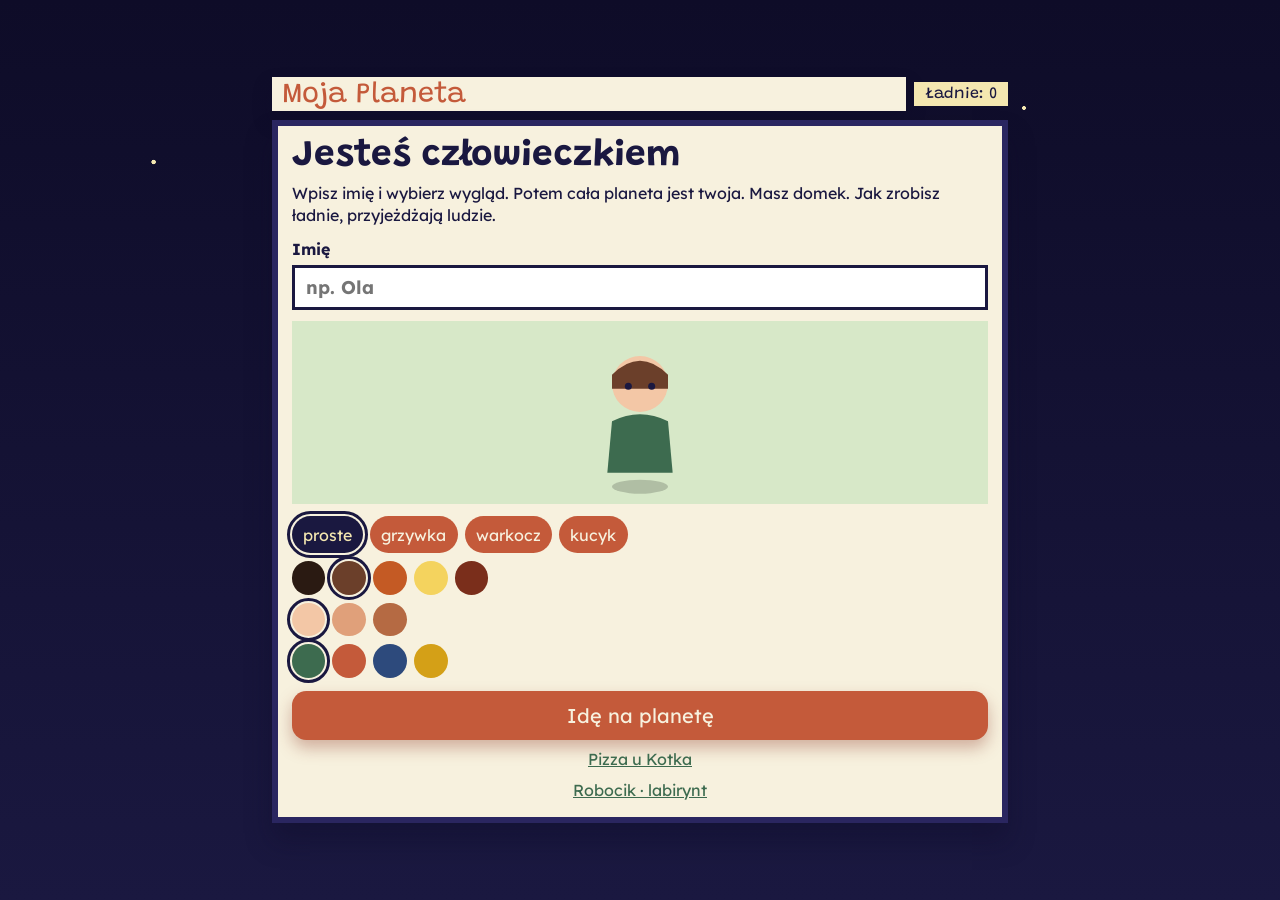
==== index.html @ dd0c43d5 "Make the planet a walkable village, not an Animal Crossing copy. The camera follows you across a gra" ====
<!DOCTYPE html>
<html lang="pl">
  <head>
    <meta charset="utf-8" />
    <meta
      name="viewport"
      content="width=device-width, initial-scale=1, viewport-fit=cover"
    />
    <title>Moja Planeta · p2</title>
    <meta
      name="description"
      content="Jesteś człowieczkiem. Masz swoją planetę i domek. Jak zrobisz ładnie, przyjeżdżają goście."
    />
    <meta name="theme-color" content="#1a1840" />
    <link rel="icon" href="favicon.svg" type="image/svg+xml" />
    <link rel="preconnect" href="https://fonts.googleapis.com" />
    <link rel="preconnect" href="https://fonts.gstatic.com" crossorigin />
    <link
      href="https://fonts.googleapis.com/css2?family=Grandstander:wght@600;800&family=Lexend:wght@400;700&display=swap"
      rel="stylesheet"
    />
    <link rel="stylesheet" href="styles.css?v=p2" />
  </head>
  <body>
    <div class="space" id="space">
      <main class="globe">
        <header class="beam">
          <div id="sign" class="sign">Moja Planeta</div>
          <p id="nice" class="nice">Ładnie: 0</p>
        </header>
        <section id="stage" class="stage" aria-live="polite"></section>
        <p id="toast" class="toast" hidden></p>
        <aside id="talk" class="talk" hidden>
          <strong id="talk-name"></strong>
          <span id="talk-line"></span>
        </aside>
        <section id="dock" class="dock" hidden></section>
        <section id="deck" class="deck" hidden>
          <div
            id="stick"
            class="stick"
            role="application"
            aria-label="Chodzenie. Na komputerze strzałki albo WASD."
          >
            <span id="stick-knob" class="knob"></span>
          </div>
          <button id="act-btn" type="button">Wejdź</button>
        </section>
      </main>
    </div>
    <script src="data.js?v=p2"></script>
    <script src="world.js?v=p2"></script>
  </body>
</html>
---- styles.css ----
:root {
  --space: #1a1840;
  --space-deep: #0e0c28;
  --moss: #4f8a4a;
  --lichen: #8fbf6a;
  --clay: #c45a3a;
  --roof: #8a3324;
  --path: #c4a574;
  --star: #f4e7b0;
  --ink: #1a1840;
  --paper: #f7f1de;
  --focus: #f4d35e;
}

* {
  box-sizing: border-box;
}

html,
body {
  min-height: 100%;
  margin: 0;
}

body {
  min-height: 100dvh;
  font-family: Lexend, "Avenir Next", sans-serif;
  color: var(--ink);
  background: var(--space);
}

::selection {
  background: var(--star);
  color: var(--ink);
}

:focus-visible {
  outline: 3px solid var(--focus);
  outline-offset: 3px;
}

::-webkit-scrollbar {
  height: 8px;
  width: 8px;
}

::-webkit-scrollbar-thumb {
  background: var(--clay);
}

.space {
  min-height: 100dvh;
  display: grid;
  place-items: center;
  padding: max(0.6rem, env(safe-area-inset-top)) 0.6rem
    max(0.6rem, env(safe-area-inset-bottom));
  background:
    radial-gradient(circle at 12% 18%, var(--star) 0 0.12rem, transparent 0.16rem),
    radial-gradient(circle at 80% 12%, var(--star) 0 0.1rem, transparent 0.14rem),
    radial-gradient(circle at 70% 30%, #3a3470 0 5rem, transparent 5.2rem),
    linear-gradient(var(--space-deep), var(--space));
}

.globe {
  position: relative;
  width: min(46rem, 100%);
  display: grid;
  gap: 0.55rem;
}

.beam {
  display: grid;
  grid-template-columns: minmax(0, 1fr) auto;
  align-items: center;
  gap: 0.5rem;
}

.sign,
.nice,
.sheet h1,
.go,
.guest b {
  font-family: Grandstander, "Trebuchet MS", sans-serif;
}

.sign {
  min-width: 0;
  margin: 0;
  padding: 0.3rem 0.65rem 0.15rem;
  background: var(--paper);
  color: var(--clay);
  font-size: clamp(1.05rem, 4.6vw, 1.8rem);
  line-height: 0.95;
  box-shadow: 0 10px 18px rgba(14, 12, 40, 0.35);
}

.nice {
  margin: 0;
  padding: 0.25rem 0.65rem;
  background: var(--star);
  font-size: 1rem;
}

.stage {
  min-height: 26rem;
}

.sheet {
  padding: 0.85rem 0.85rem 1rem;
  background: var(--paper);
  border: 6px solid #2a2660;
  box-shadow: 0 18px 24px rgba(14, 12, 40, 0.35);
}

.sheet h1 {
  margin: 0 0 0.45rem;
  font-size: clamp(1.55rem, 7vw, 2.3rem);
  line-height: 0.95;
}

.lead,
.side,
.name-box {
  margin: 0;
  line-height: 1.4;
}

.name-box {
  display: grid;
  gap: 0.3rem;
  margin: 0.7rem 0 0.4rem;
  font-weight: 700;
}

.name-box input {
  min-height: 2.8rem;
  padding: 0.4rem 0.7rem;
  border: 3px solid var(--ink);
  background: #fff;
  color: var(--ink);
  font: inherit;
  font-size: 1.15rem;
}

.mirror {
  display: grid;
  place-items: center;
  margin: 0.7rem 0 0.8rem;
  padding: 0.45rem;
  background: #d7e8c8;
}

.picks {
  display: grid;
  gap: 0.5rem;
}

.pick-row,
.swatches,
.dock {
  display: flex;
  flex-wrap: wrap;
  gap: 0.45rem;
}

.chip,
.swatch,
.go,
.dish,
#act-btn {
  font: inherit;
  border: 0;
  cursor: pointer;
}

.chip,
.go {
  background: var(--clay);
  color: var(--paper);
}

.chip {
  min-height: 2.3rem;
  padding: 0.25rem 0.7rem;
  border-radius: 999px;
}

.chip.is-on,
.swatch.is-on,
.dish.is-on {
  outline: 3px solid var(--ink);
  outline-offset: 2px;
  background: var(--ink);
  color: var(--star);
}

.swatch {
  width: 2.1rem;
  height: 2.1rem;
  border-radius: 999px;
}

.go {
  width: 100%;
  min-height: 3.1rem;
  margin-top: 0.8rem;
  border-radius: 0.9rem;
  font-size: 1.25rem;
  box-shadow: 0 8px 16px rgba(138, 51, 36, 0.35);
}

.go:hover,
.chip:hover {
  background: var(--roof);
}

.side {
  display: block;
  margin-top: 0.5rem;
  text-align: center;
  color: #3d6b4f;
}

.arena,
.room {
  height: 100%;
}

.room {
  position: relative;
  height: min(52vh, 23rem);
  overflow: hidden;
  border: 5px solid #2a2660;
}

.land {
  position: relative;
  width: 100%;
  height: 100%;
  transform-origin: 0 0;
  will-change: transform;
}

.room.is-planet .land {
  background:
    radial-gradient(circle at 18% 22%, #9ccc72 0 4rem, transparent 4.2rem),
    radial-gradient(circle at 72% 80%, #7fb85a 0 5rem, transparent 5.2rem),
    repeating-linear-gradient(90deg, #5fa15a 0 28px, #6aad62 28px 56px),
    var(--moss);
}

.path {
  position: absolute;
  left: 18%;
  top: 46%;
  width: 62%;
  height: 7%;
  background: var(--path);
  box-shadow: 0 18px 0 rgba(107, 63, 42, 0.15);
}

.pond {
  position: absolute;
  left: 980px;
  top: 760px;
  width: 220px;
  height: 130px;
  background: #4c8fbf;
  border-radius: 50%;
  box-shadow: inset 0 10px 0 #7ec4d8;
}

.wild {
  position: absolute;
  transform: translate(-50%, -70%);
  z-index: 1;
  pointer-events: none;
}

.wild svg {
  width: 3.2rem;
  height: 3.2rem;
}

.room.is-planet {
  background: #6aa8d8;
}

.room.is-home {
  background:
    linear-gradient(#8a3324 0 16%, #e8d2a8 16%);
}

.house,
.door,
.plot,
.you,
.guest {
  position: absolute;
  transform: translate(-50%, -50%);
}

.house,
.door {
  display: grid;
  justify-items: center;
  z-index: 2;
  font-size: 0.75rem;
  font-weight: 700;
}

.house.is-near,
.door.is-near,
.plot.is-near {
  outline: 4px solid var(--clay);
  outline-offset: 3px;
}

.plot {
  width: 3.4rem;
  height: 3.4rem;
  display: grid;
  place-items: center;
  z-index: 1;
}

.plot svg {
  width: 2.4rem;
  height: 2.4rem;
}

.hole {
  width: 2rem;
  height: 1.3rem;
  background: #b08958;
  border-radius: 50%;
  box-shadow: inset 0 2px 0 rgba(42, 26, 18, 0.15);
}

.plot.is-full .hole {
  display: none;
}

.you {
  z-index: 4;
  pointer-events: none;
}

.guest {
  z-index: 3;
  display: grid;
  justify-items: center;
  font-size: 0.7rem;
}

.door {
  padding: 0.35rem 0.6rem;
  background: var(--ink);
  color: var(--star);
}

.space.is-play {
  align-items: stretch;
  padding: max(0.4rem, env(safe-area-inset-top)) 0.45rem
    max(0.35rem, env(safe-area-inset-bottom));
}

.space.is-play .globe {
  width: 100%;
  height: calc(100dvh - 0.8rem);
  grid-template-rows: auto 1fr auto auto;
}

.space.is-play .stage {
  min-height: 0;
}

.space.is-play .room {
  height: 100%;
}

.dock {
  flex-wrap: nowrap;
  overflow-x: auto;
  padding: 0.1rem 0;
}

.dock[hidden],
.deck[hidden] {
  display: none;
}

.dish {
  flex: 0 0 4.6rem;
  display: grid;
  justify-items: center;
  gap: 0.1rem;
  min-height: 4.2rem;
  padding: 0.25rem;
  background: var(--paper);
  color: var(--ink);
  font-size: 0.72rem;
}

.dish svg {
  width: 1.8rem;
  height: 1.8rem;
}

.deck {
  display: grid;
  grid-template-columns: 1fr 1fr;
  gap: 0.7rem;
  align-items: center;
}

.stick {
  position: relative;
  width: min(8.4rem, 36vw);
  height: min(8.4rem, 36vw);
  margin: 0 auto;
  border-radius: 50%;
  background: #2a2660;
  touch-action: none;
  box-shadow: 0 10px 16px rgba(14, 12, 40, 0.35);
}

.knob {
  position: absolute;
  top: 50%;
  left: 50%;
  width: 38%;
  height: 38%;
  border-radius: 50%;
  background: var(--path);
  transform: translate(-50%, -50%);
  box-shadow: 0 6px 10px rgba(14, 12, 40, 0.28);
  pointer-events: none;
}

#act-btn {
  width: min(8rem, 34vw);
  height: min(8rem, 34vw);
  margin: 0 auto;
  border-radius: 50%;
  background: var(--clay);
  color: var(--paper);
  font-family: Grandstander, "Trebuchet MS", sans-serif;
  font-size: 1rem;
  touch-action: none;
  box-shadow: 0 10px 16px rgba(138, 51, 36, 0.35);
}

#act-btn:active {
  transform: translateY(4px);
}

.toast {
  position: absolute;
  left: 50%;
  top: 4.6rem;
  z-index: 5;
  margin: 0;
  padding: 0.45rem 0.8rem;
  transform: translateX(-50%);
  background: var(--ink);
  color: var(--star);
  font-weight: 700;
}

.talk {
  position: absolute;
  left: 0.6rem;
  right: 0.6rem;
  bottom: 11.5rem;
  z-index: 6;
  display: grid;
  gap: 0.2rem;
  padding: 0.7rem 0.85rem 0.8rem;
  background: var(--paper);
  border: 4px solid var(--ink);
  box-shadow: 0 12px 20px rgba(14, 12, 40, 0.28);
}

.talk[hidden] {
  display: none;
}

.talk strong {
  font-family: Grandstander, "Trebuchet MS", sans-serif;
  font-size: 1.15rem;
}

.go:focus-visible,
.chip:focus-visible,
.swatch:focus-visible,
.dish:focus-visible,
#act-btn:focus-visible,
.stick:focus-visible,
.name-box input:focus-visible {
  outline: 3px solid var(--focus);
  outline-offset: 3px;
}

@media (max-width: 640px) {
  .stage {
    min-height: 0;
  }

  .sheet {
    padding: 0.7rem 0.65rem 0.8rem;
  }
}
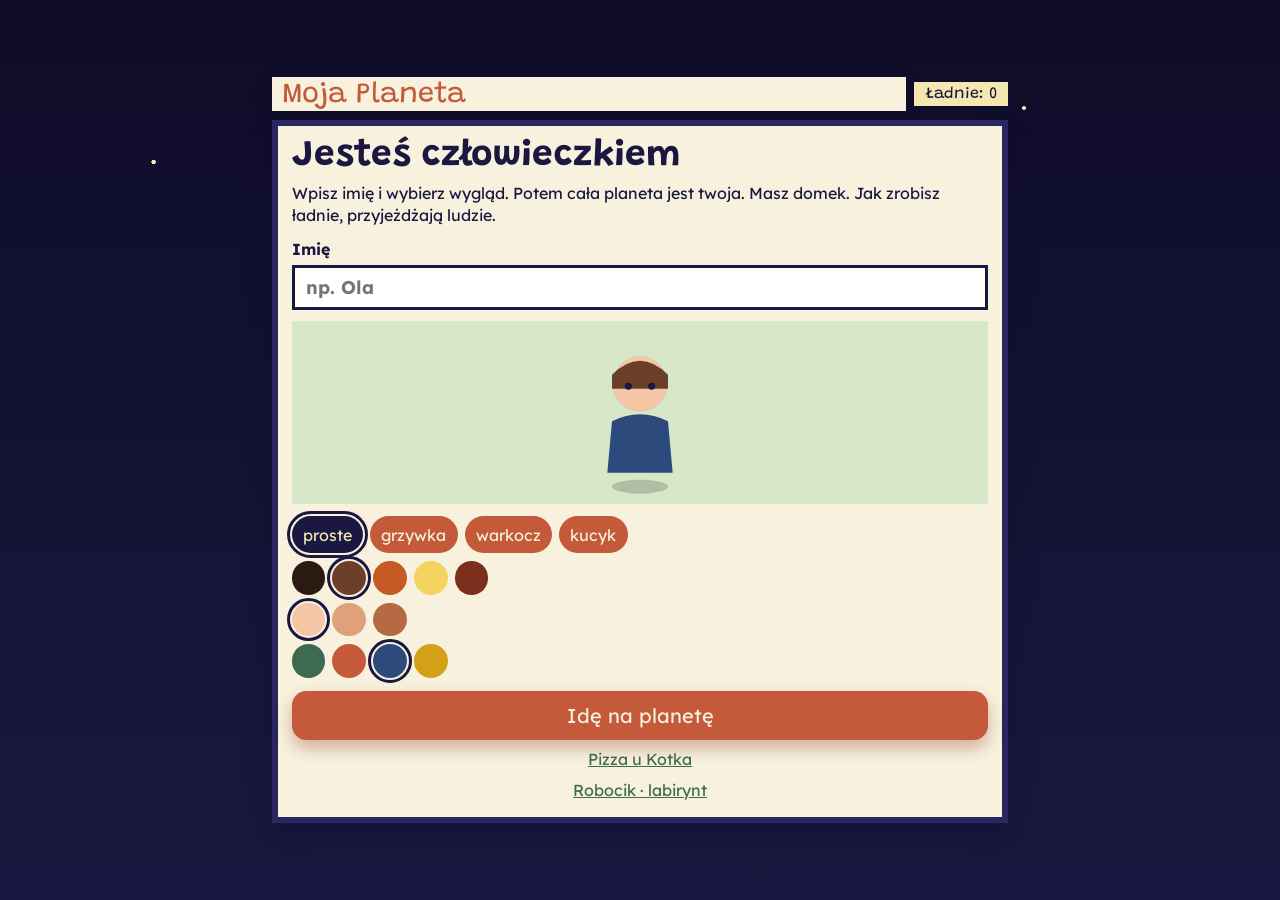
==== commit 9b12145e: "Keep the walker visible on the grass and lock the camera." ====
--- a/index.html
+++ b/index.html
@@ -6,7 +6,7 @@
       name="viewport"
       content="width=device-width, initial-scale=1, viewport-fit=cover"
     />
-    <title>Moja Planeta · p2</title>
+    <title>Moja Planeta · p3</title>
     <meta
       name="description"
       content="Jesteś człowieczkiem. Masz swoją planetę i domek. Jak zrobisz ładnie, przyjeżdżają goście."
@@ -19,7 +19,7 @@
       href="https://fonts.googleapis.com/css2?family=Grandstander:wght@600;800&family=Lexend:wght@400;700&display=swap"
       rel="stylesheet"
     />
-    <link rel="stylesheet" href="styles.css?v=p2" />
+    <link rel="stylesheet" href="styles.css?v=p3" />
   </head>
   <body>
     <div class="space" id="space">
@@ -48,7 +48,7 @@
         </section>
       </main>
     </div>
-    <script src="data.js?v=p2"></script>
-    <script src="world.js?v=p2"></script>
+    <script src="data.js?v=p3"></script>
+    <script src="world.js?v=p3"></script>
   </body>
 </html>
--- a/styles.css
+++ b/styles.css
@@ -346,6 +346,18 @@
   pointer-events: none;
 }
 
+.you::before {
+  content: "";
+  position: absolute;
+  left: 50%;
+  bottom: 0.1rem;
+  width: 2.4rem;
+  height: 0.7rem;
+  background: rgba(26, 24, 64, 0.28);
+  border-radius: 50%;
+  transform: translateX(-50%);
+}
+
 .guest {
   z-index: 3;
   display: grid;
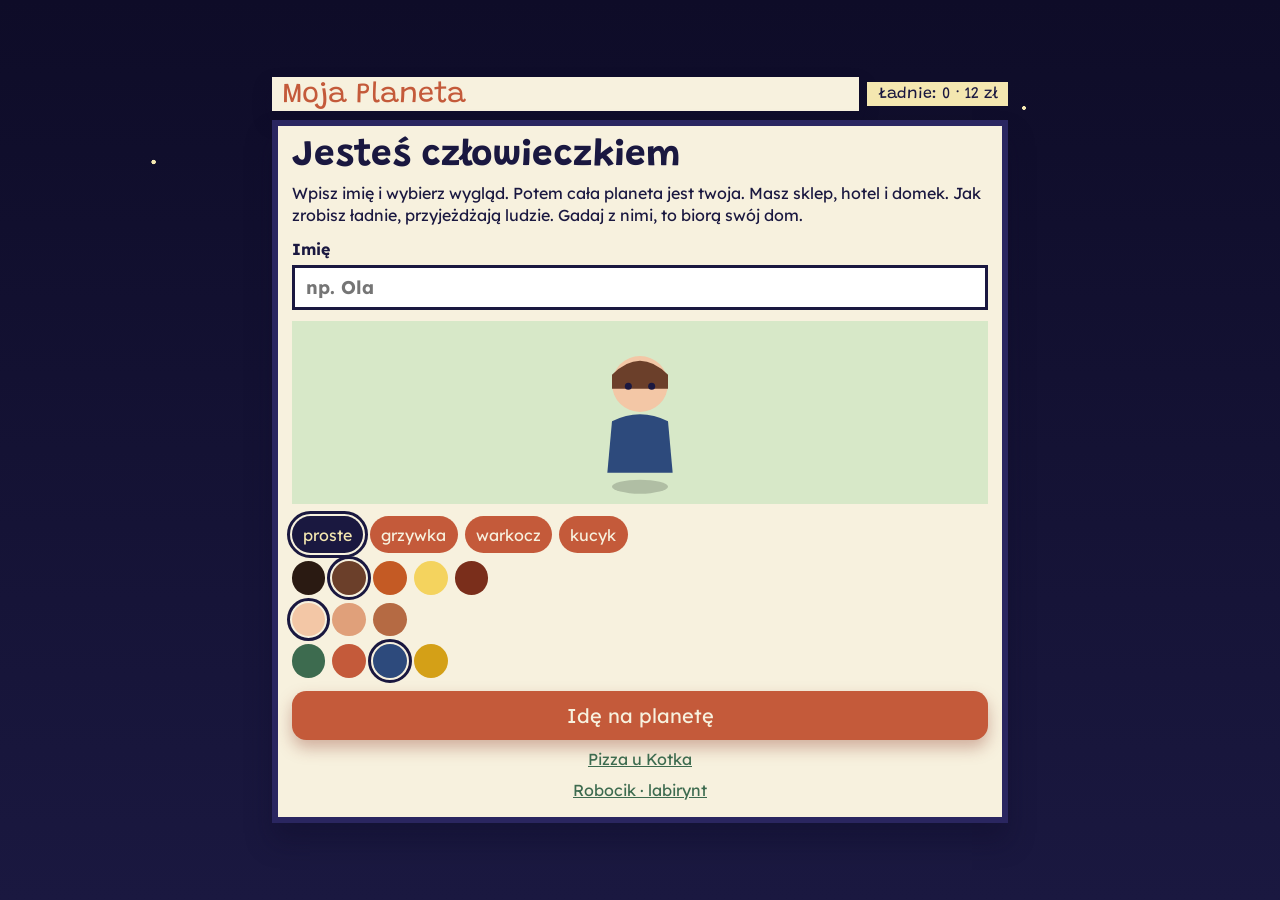
==== commit f4728a83: "Add a shop, hotel, and guest houses you can talk to. Visitors wait at the hotel, then move into a ho" ====
--- a/index.html
+++ b/index.html
@@ -6,10 +6,10 @@
       name="viewport"
       content="width=device-width, initial-scale=1, viewport-fit=cover"
     />
-    <title>Moja Planeta · p3</title>
+    <title>Moja Planeta · p4</title>
     <meta
       name="description"
-      content="Jesteś człowieczkiem. Masz swoją planetę i domek. Jak zrobisz ładnie, przyjeżdżają goście."
+      content="Jesteś człowieczkiem. Masz sklep, hotel i planetę. Goście przyjeżdżają, gadają i biorą swój dom."
     />
     <meta name="theme-color" content="#1a1840" />
     <link rel="icon" href="favicon.svg" type="image/svg+xml" />
@@ -19,7 +19,7 @@
       href="https://fonts.googleapis.com/css2?family=Grandstander:wght@600;800&family=Lexend:wght@400;700&display=swap"
       rel="stylesheet"
     />
-    <link rel="stylesheet" href="styles.css?v=p3" />
+    <link rel="stylesheet" href="styles.css?v=p4" />
   </head>
   <body>
     <div class="space" id="space">
@@ -33,6 +33,12 @@
         <aside id="talk" class="talk" hidden>
           <strong id="talk-name"></strong>
           <span id="talk-line"></span>
+        </aside>
+        <aside id="shop" class="shop-sheet" hidden>
+          <strong>Sklep</strong>
+          <p id="shop-cash">Masz 12 zł</p>
+          <div id="shop-list" class="wares"></div>
+          <button type="button" class="go" data-act="leave-shop">Wychodzę</button>
         </aside>
         <section id="dock" class="dock" hidden></section>
         <section id="deck" class="deck" hidden>
@@ -48,7 +54,7 @@
         </section>
       </main>
     </div>
-    <script src="data.js?v=p3"></script>
-    <script src="world.js?v=p3"></script>
+    <script src="data.js?v=p4"></script>
+    <script src="world.js?v=p4"></script>
   </body>
 </html>
--- a/styles.css
+++ b/styles.css
@@ -295,13 +295,15 @@
 .door,
 .plot,
 .you,
-.guest {
+.guest,
+.town {
   position: absolute;
   transform: translate(-50%, -50%);
 }
 
 .house,
-.door {
+.door,
+.town {
   display: grid;
   justify-items: center;
   z-index: 2;
@@ -311,9 +313,17 @@
 
 .house.is-near,
 .door.is-near,
-.plot.is-near {
+.plot.is-near,
+.town.is-near {
   outline: 4px solid var(--clay);
   outline-offset: 3px;
+}
+
+.shop-house span,
+.hotel span,
+.guest-home span {
+  padding: 0.05rem 0.35rem;
+  background: var(--paper);
 }
 
 .plot {
@@ -417,6 +427,95 @@
 .dish svg {
   width: 1.8rem;
   height: 1.8rem;
+}
+
+.dish.is-empty {
+  opacity: 0.45;
+}
+
+.shop-sheet {
+  position: absolute;
+  left: 0.6rem;
+  right: 0.6rem;
+  top: 4.4rem;
+  bottom: 11.2rem;
+  z-index: 7;
+  display: grid;
+  grid-template-rows: auto auto 1fr auto;
+  gap: 0.35rem;
+  padding: 0.7rem 0.75rem 0.75rem;
+  overflow: hidden;
+  background: var(--paper);
+  border: 4px solid var(--ink);
+  box-shadow: 0 12px 20px rgba(14, 12, 40, 0.28);
+}
+
+.shop-sheet[hidden] {
+  display: none;
+}
+
+.shop-sheet strong {
+  font-family: Grandstander, "Trebuchet MS", sans-serif;
+  font-size: 1.35rem;
+}
+
+.shop-sheet p {
+  margin: 0;
+  font-weight: 700;
+}
+
+.shop-sheet .go {
+  margin-top: 0.2rem;
+}
+
+.wares {
+  display: grid;
+  gap: 0.4rem;
+  overflow: auto;
+}
+
+.ware {
+  display: grid;
+  grid-template-columns: 2rem 1fr auto;
+  grid-template-rows: auto auto;
+  align-items: center;
+  column-gap: 0.45rem;
+  min-height: 3.1rem;
+  padding: 0.35rem 0.5rem;
+  border: 0;
+  background: #d7e8c8;
+  color: var(--ink);
+  font: inherit;
+  text-align: left;
+  cursor: pointer;
+}
+
+.ware svg {
+  grid-row: 1 / span 2;
+  width: 1.8rem;
+  height: 1.8rem;
+}
+
+.ware span {
+  font-weight: 700;
+}
+
+.ware b {
+  grid-column: 3;
+  grid-row: 1;
+  font-family: Grandstander, "Trebuchet MS", sans-serif;
+}
+
+.ware em {
+  grid-column: 2 / span 2;
+  grid-row: 2;
+  font-style: normal;
+  font-size: 0.78rem;
+  color: #3d6b4f;
+}
+
+.ware.is-poor {
+  background: #e8d2a8;
 }
 
 .deck {
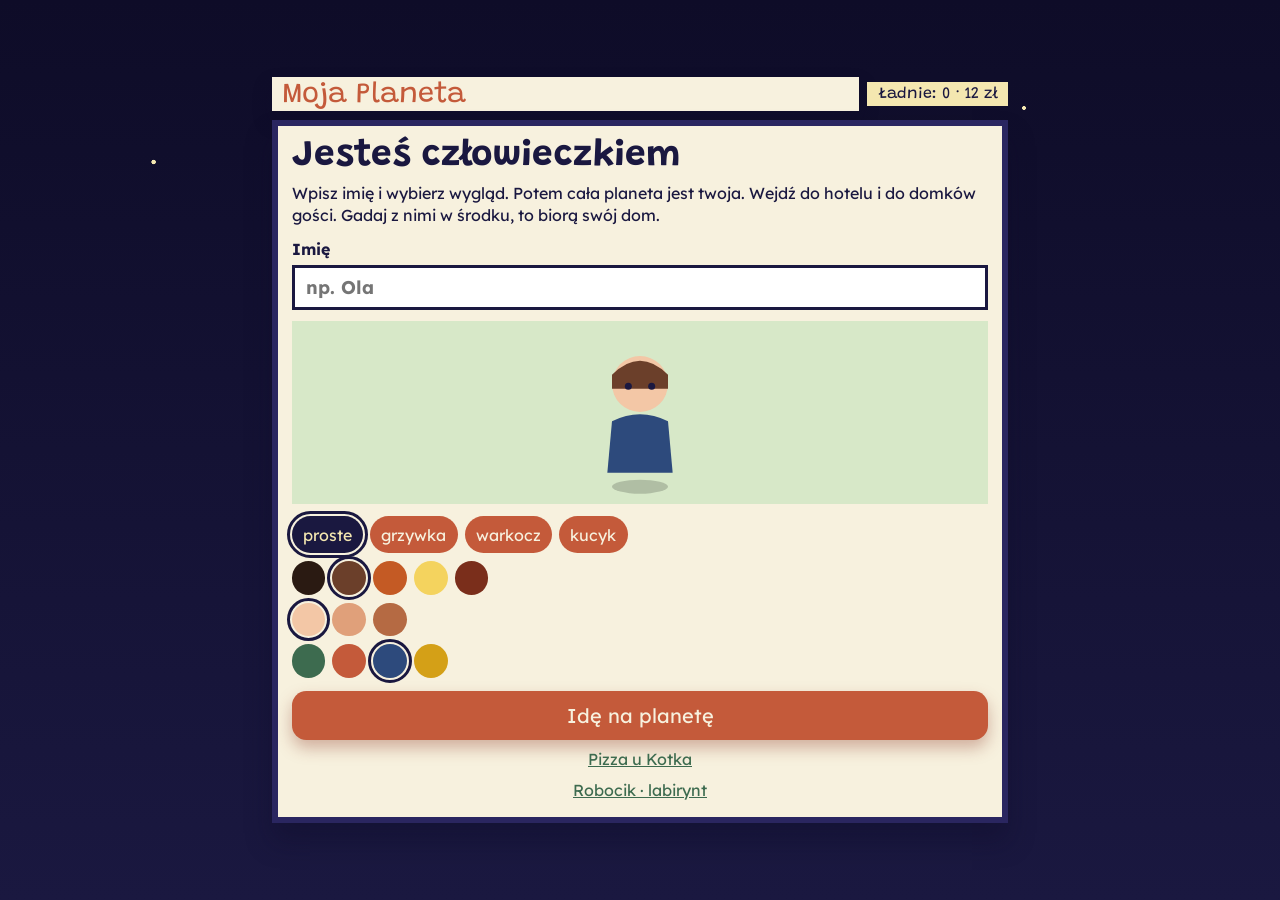
==== commit a9dba011: "Let the player walk into the hotel and guest houses. The hotel lobby and each guest home are real ro" ====
--- a/index.html
+++ b/index.html
@@ -6,7 +6,7 @@
       name="viewport"
       content="width=device-width, initial-scale=1, viewport-fit=cover"
     />
-    <title>Moja Planeta · p4</title>
+    <title>Moja Planeta · p5</title>
     <meta
       name="description"
       content="Jesteś człowieczkiem. Masz sklep, hotel i planetę. Goście przyjeżdżają, gadają i biorą swój dom."
@@ -19,7 +19,7 @@
       href="https://fonts.googleapis.com/css2?family=Grandstander:wght@600;800&family=Lexend:wght@400;700&display=swap"
       rel="stylesheet"
     />
-    <link rel="stylesheet" href="styles.css?v=p4" />
+    <link rel="stylesheet" href="styles.css?v=p5" />
   </head>
   <body>
     <div class="space" id="space">
@@ -54,7 +54,7 @@
         </section>
       </main>
     </div>
-    <script src="data.js?v=p4"></script>
-    <script src="world.js?v=p4"></script>
+    <script src="data.js?v=p5"></script>
+    <script src="world.js?v=p5"></script>
   </body>
 </html>
--- a/styles.css
+++ b/styles.css
@@ -291,6 +291,82 @@
     linear-gradient(#8a3324 0 16%, #e8d2a8 16%);
 }
 
+.room.is-hotel {
+  background:
+    linear-gradient(#2d4a7c 0 16%, #d7e0ef 16%);
+}
+
+.room.is-visit {
+  background:
+    linear-gradient(#3d6b4f 0 16%, #d7e8c8 16%);
+}
+
+.furn {
+  position: absolute;
+}
+
+.furn.desk {
+  left: 50%;
+  top: 34%;
+  width: 42%;
+  height: 12%;
+  background: #6b3f2a;
+  transform: translate(-50%, -50%);
+}
+
+.furn.desk span {
+  position: absolute;
+  left: 50%;
+  top: -1.1rem;
+  transform: translateX(-50%);
+  font-size: 0.75rem;
+  font-weight: 700;
+}
+
+.furn.bed {
+  width: 16%;
+  height: 22%;
+  background: #f7f1de;
+  box-shadow: inset 0 10px 0 #2d4a7c;
+}
+
+.furn.bed.one {
+  left: 22%;
+  top: 62%;
+}
+
+.furn.bed.two {
+  left: 72%;
+  top: 62%;
+}
+
+.furn.table {
+  left: 30%;
+  top: 48%;
+  width: 22%;
+  height: 16%;
+  background: #c45a3a;
+}
+
+.furn.window {
+  left: 70%;
+  top: 28%;
+  width: 16%;
+  height: 14%;
+  background: #7ec4d8;
+  box-shadow: 0 0 0 4px #f7f1de;
+}
+
+.who-lives {
+  position: absolute;
+  left: 50%;
+  top: 20%;
+  margin: 0;
+  transform: translateX(-50%);
+  font-family: Grandstander, "Trebuchet MS", sans-serif;
+  font-size: 1.05rem;
+}
+
 .house,
 .door,
 .plot,
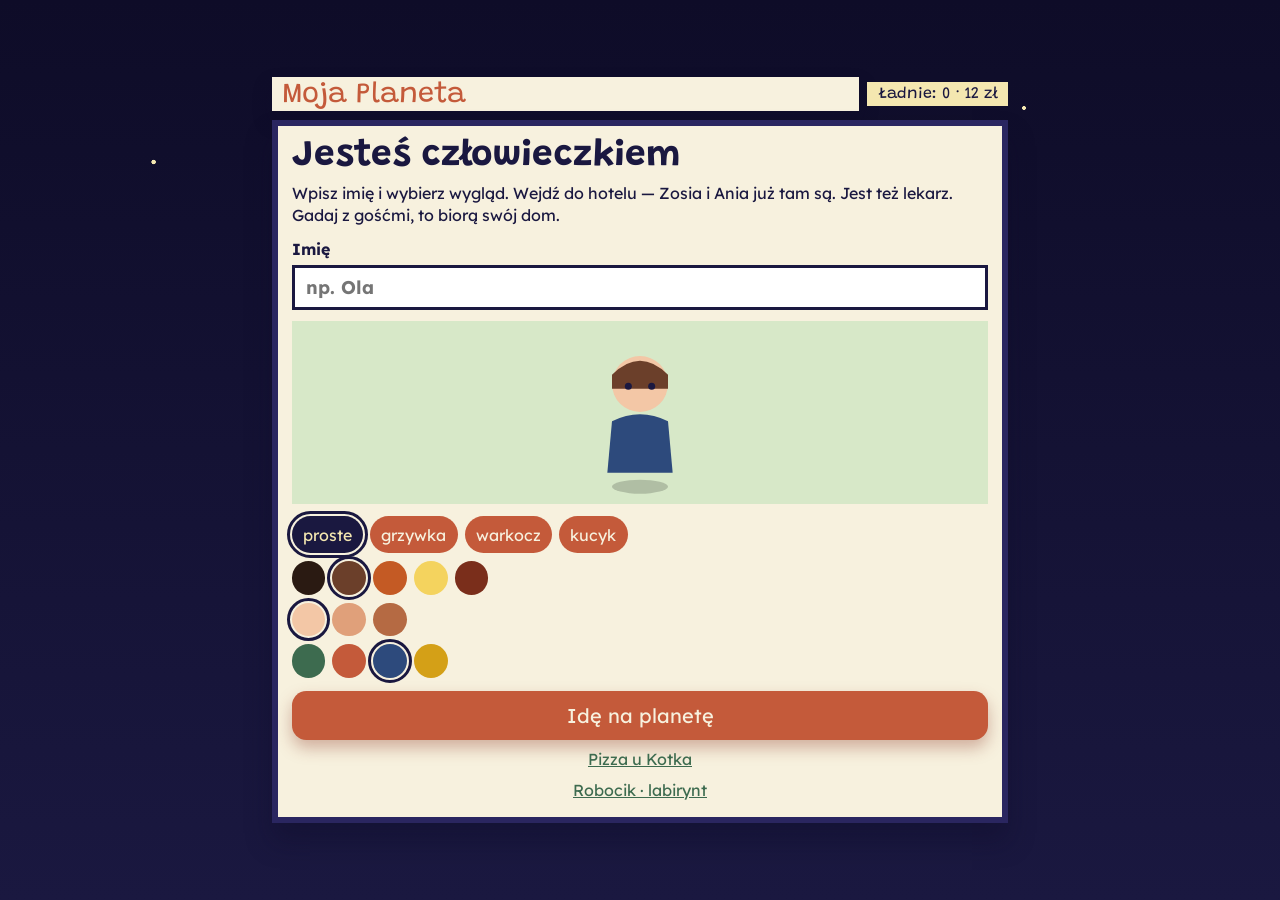
==== commit 454d7512: "Fill the hotel and add a doctor you can visit. Zosia works the desk and Ania waits in the lobby from" ====
--- a/index.html
+++ b/index.html
@@ -6,10 +6,10 @@
       name="viewport"
       content="width=device-width, initial-scale=1, viewport-fit=cover"
     />
-    <title>Moja Planeta · p5</title>
+    <title>Moja Planeta · p6</title>
     <meta
       name="description"
-      content="Jesteś człowieczkiem. Masz sklep, hotel i planetę. Goście przyjeżdżają, gadają i biorą swój dom."
+      content="Jesteś człowieczkiem. Hotel ma gości, jest lekarz, sklep i twoja planeta."
     />
     <meta name="theme-color" content="#1a1840" />
     <link rel="icon" href="favicon.svg" type="image/svg+xml" />
@@ -19,7 +19,7 @@
       href="https://fonts.googleapis.com/css2?family=Grandstander:wght@600;800&family=Lexend:wght@400;700&display=swap"
       rel="stylesheet"
     />
-    <link rel="stylesheet" href="styles.css?v=p5" />
+    <link rel="stylesheet" href="styles.css?v=p6" />
   </head>
   <body>
     <div class="space" id="space">
@@ -54,7 +54,7 @@
         </section>
       </main>
     </div>
-    <script src="data.js?v=p5"></script>
-    <script src="world.js?v=p5"></script>
+    <script src="data.js?v=p6"></script>
+    <script src="world.js?v=p6"></script>
   </body>
 </html>
--- a/styles.css
+++ b/styles.css
@@ -301,6 +301,28 @@
     linear-gradient(#3d6b4f 0 16%, #d7e8c8 16%);
 }
 
+.room.is-clinic {
+  background:
+    linear-gradient(#c45a3a 0 16%, #f4f1ea 16%);
+}
+
+.furn.bench {
+  left: 28%;
+  top: 58%;
+  width: 28%;
+  height: 14%;
+  background: #7ec4d8;
+}
+
+.furn.cross {
+  left: 68%;
+  top: 30%;
+  width: 2.2rem;
+  height: 2.2rem;
+  background: #c45a3a;
+  clip-path: polygon(35% 0, 65% 0, 65% 35%, 100% 35%, 100% 65%, 65% 65%, 65% 100%, 35% 100%, 35% 65%, 0 65%, 0 35%, 35% 35%);
+}
+
 .furn {
   position: absolute;
 }
@@ -397,6 +419,7 @@
 
 .shop-house span,
 .hotel span,
+.clinic-house span,
 .guest-home span {
   padding: 0.05rem 0.35rem;
   background: var(--paper);
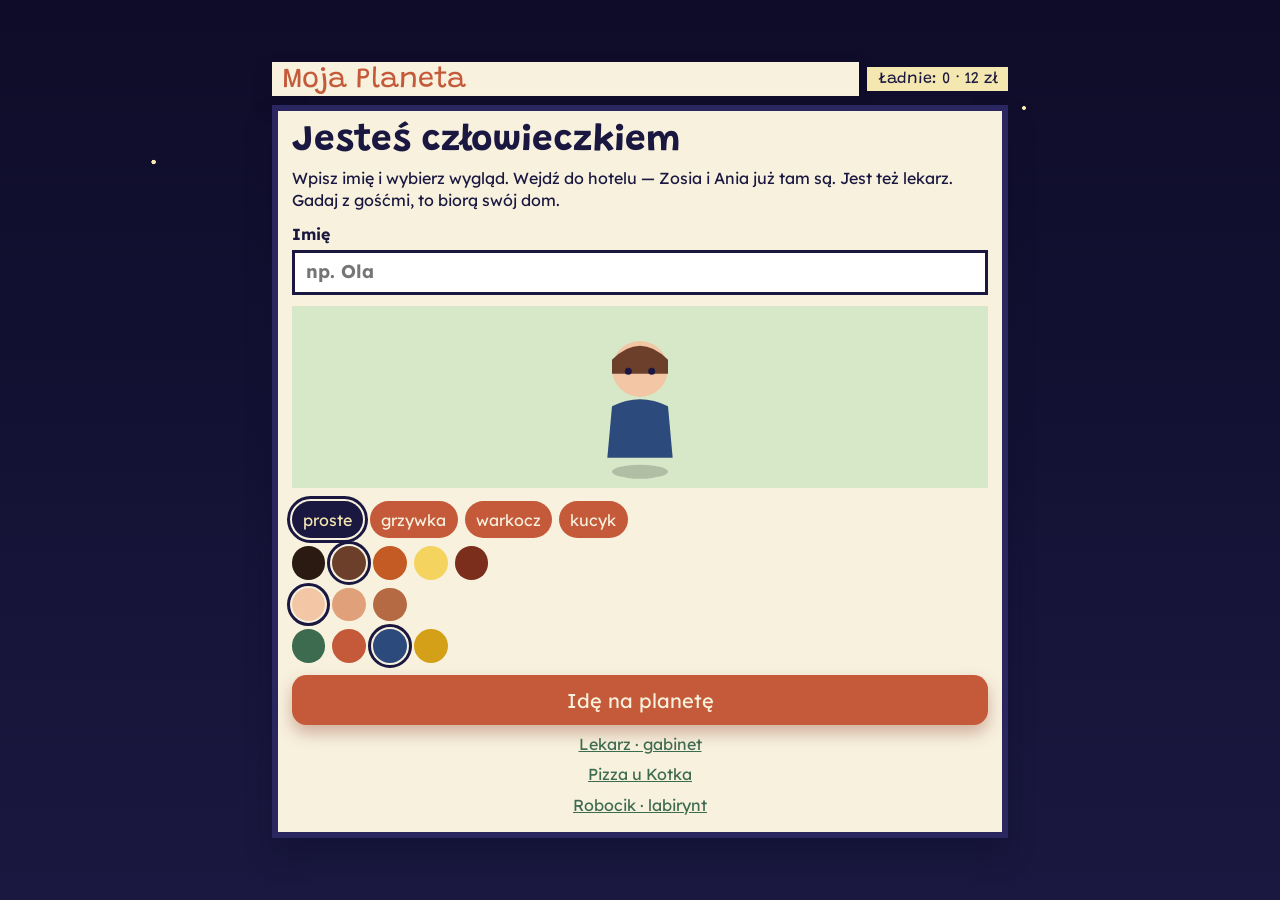
==== commit 6d897870: "Add a doctor clinic where the wrong medicine means jail. You walk, pick a special bottle, and give i" ====
--- a/index.html
+++ b/index.html
@@ -6,7 +6,7 @@
       name="viewport"
       content="width=device-width, initial-scale=1, viewport-fit=cover"
     />
-    <title>Moja Planeta · p6</title>
+    <title>Moja Planeta · p7</title>
     <meta
       name="description"
       content="Jesteś człowieczkiem. Hotel ma gości, jest lekarz, sklep i twoja planeta."
@@ -19,7 +19,7 @@
       href="https://fonts.googleapis.com/css2?family=Grandstander:wght@600;800&family=Lexend:wght@400;700&display=swap"
       rel="stylesheet"
     />
-    <link rel="stylesheet" href="styles.css?v=p6" />
+    <link rel="stylesheet" href="styles.css?v=p7" />
   </head>
   <body>
     <div class="space" id="space">
@@ -54,7 +54,7 @@
         </section>
       </main>
     </div>
-    <script src="data.js?v=p6"></script>
-    <script src="world.js?v=p6"></script>
+    <script src="data.js?v=p7"></script>
+    <script src="world.js?v=p7"></script>
   </body>
 </html>
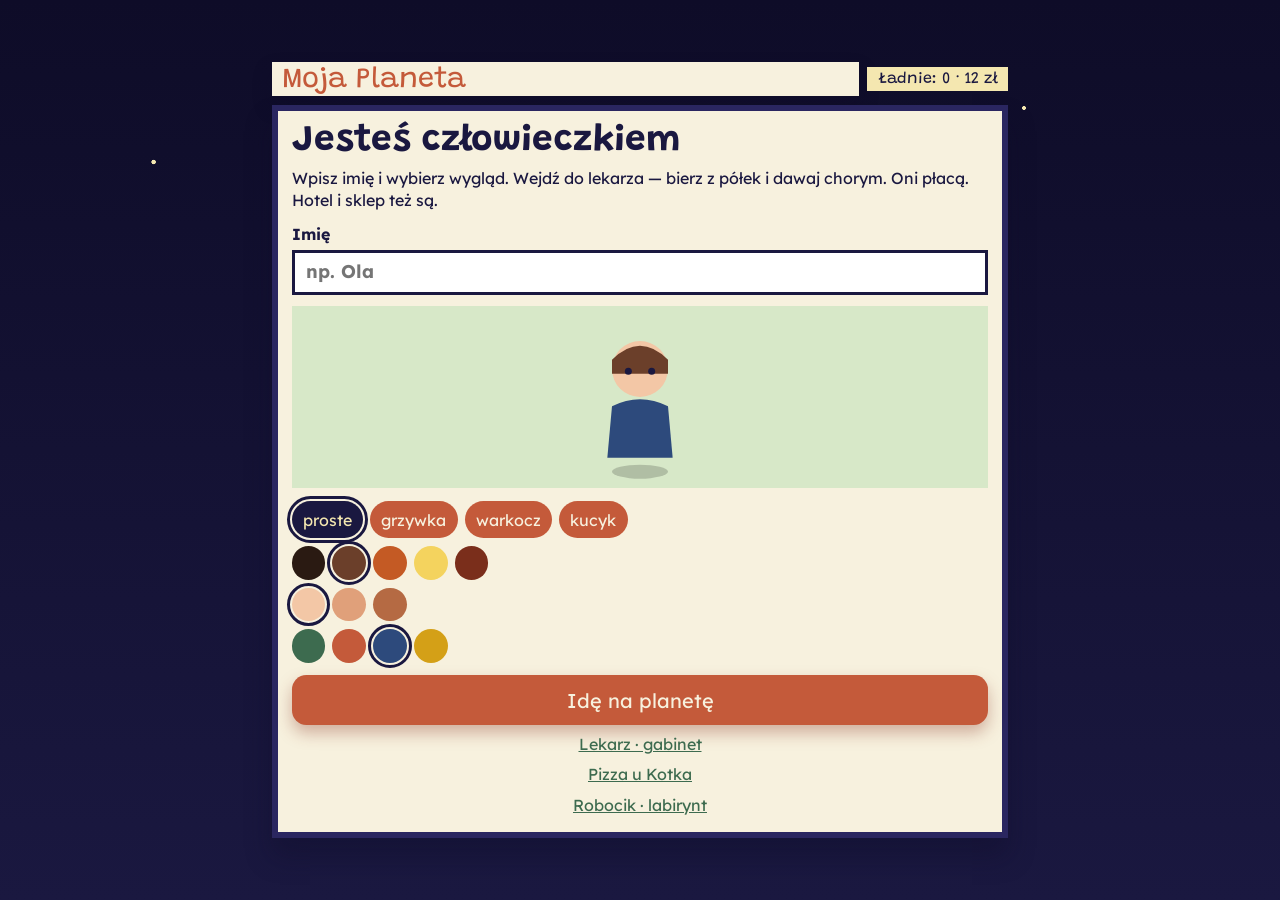
==== commit 1ebe5913: "Treat patients inside the planet clinic. Walking into Lekarz now uses the same shelf-and-pay loop as" ====
--- a/index.html
+++ b/index.html
@@ -6,10 +6,10 @@
       name="viewport"
       content="width=device-width, initial-scale=1, viewport-fit=cover"
     />
-    <title>Moja Planeta · p7</title>
+    <title>Moja Planeta · p8</title>
     <meta
       name="description"
-      content="Jesteś człowieczkiem. Hotel ma gości, jest lekarz, sklep i twoja planeta."
+      content="Jesteś człowieczkiem. W gabinecie leczysz, pacjenci płacą. Hotel, sklep i twoja planeta."
     />
     <meta name="theme-color" content="#1a1840" />
     <link rel="icon" href="favicon.svg" type="image/svg+xml" />
@@ -19,7 +19,7 @@
       href="https://fonts.googleapis.com/css2?family=Grandstander:wght@600;800&family=Lexend:wght@400;700&display=swap"
       rel="stylesheet"
     />
-    <link rel="stylesheet" href="styles.css?v=p7" />
+    <link rel="stylesheet" href="styles.css?v=p8" />
   </head>
   <body>
     <div class="space" id="space">
@@ -54,7 +54,7 @@
         </section>
       </main>
     </div>
-    <script src="data.js?v=p7"></script>
-    <script src="world.js?v=p7"></script>
+    <script src="data.js?v=p8"></script>
+    <script src="world.js?v=p8"></script>
   </body>
 </html>
--- a/styles.css
+++ b/styles.css
@@ -315,12 +315,113 @@
 }
 
 .furn.cross {
-  left: 68%;
-  top: 30%;
+  left: 82%;
+  top: 22%;
   width: 2.2rem;
   height: 2.2rem;
   background: #c45a3a;
   clip-path: polygon(35% 0, 65% 0, 65% 35%, 100% 35%, 100% 65%, 65% 65%, 65% 100%, 35% 100%, 35% 65%, 0 65%, 0 35%, 35% 35%);
+}
+
+.rack {
+  position: absolute;
+  width: 18%;
+  height: 0.55rem;
+  background: #6b3f2a;
+  box-shadow: 0 5px 0 rgba(26, 24, 64, 0.12);
+  z-index: 1;
+}
+
+.rack.one {
+  left: 6%;
+  top: 62%;
+}
+
+.rack.two {
+  right: 6%;
+  left: auto;
+  top: 62%;
+}
+
+.rack.three {
+  left: 6%;
+  right: 6%;
+  width: auto;
+  top: 84%;
+}
+
+.shelf,
+.chair {
+  position: absolute;
+  transform: translate(-50%, -50%);
+}
+
+.shelf {
+  width: 3.2rem;
+  display: grid;
+  justify-items: center;
+  z-index: 2;
+  font-size: 0.62rem;
+  font-weight: 700;
+  text-align: center;
+}
+
+.shelf.is-near,
+.chair.is-near {
+  outline: 4px solid var(--clay);
+  outline-offset: 3px;
+}
+
+.shelf.is-empty {
+  opacity: 0.35;
+}
+
+.shelf em {
+  font-style: normal;
+  font-size: 0.7rem;
+}
+
+.shelf svg {
+  width: 1.8rem;
+  height: 1.8rem;
+}
+
+.chair {
+  width: 4.2rem;
+  height: 4.4rem;
+  display: grid;
+  justify-items: center;
+  align-content: end;
+  z-index: 2;
+  background: #6b3f2a;
+  box-shadow: inset 0 16px 0 #c45a3a;
+}
+
+.chair b,
+.shelf b {
+  position: absolute;
+  top: -1.15rem;
+  padding: 0.05rem 0.3rem;
+  background: var(--paper);
+  white-space: nowrap;
+}
+
+.say {
+  position: absolute;
+  top: -2.35rem;
+  padding: 0.12rem 0.35rem;
+  background: var(--ink);
+  color: var(--star);
+  font-size: 0.72rem;
+  font-weight: 700;
+  white-space: nowrap;
+}
+
+.held {
+  position: absolute;
+  right: -0.4rem;
+  top: 0.2rem;
+  width: 1.5rem;
 }
 
 .furn {
@@ -565,6 +666,12 @@
 
 .shop-sheet .go {
   margin-top: 0.2rem;
+}
+
+.ware-head {
+  margin: 0.35rem 0 0;
+  font-weight: 700;
+  color: #3d6b4f;
 }
 
 .wares {
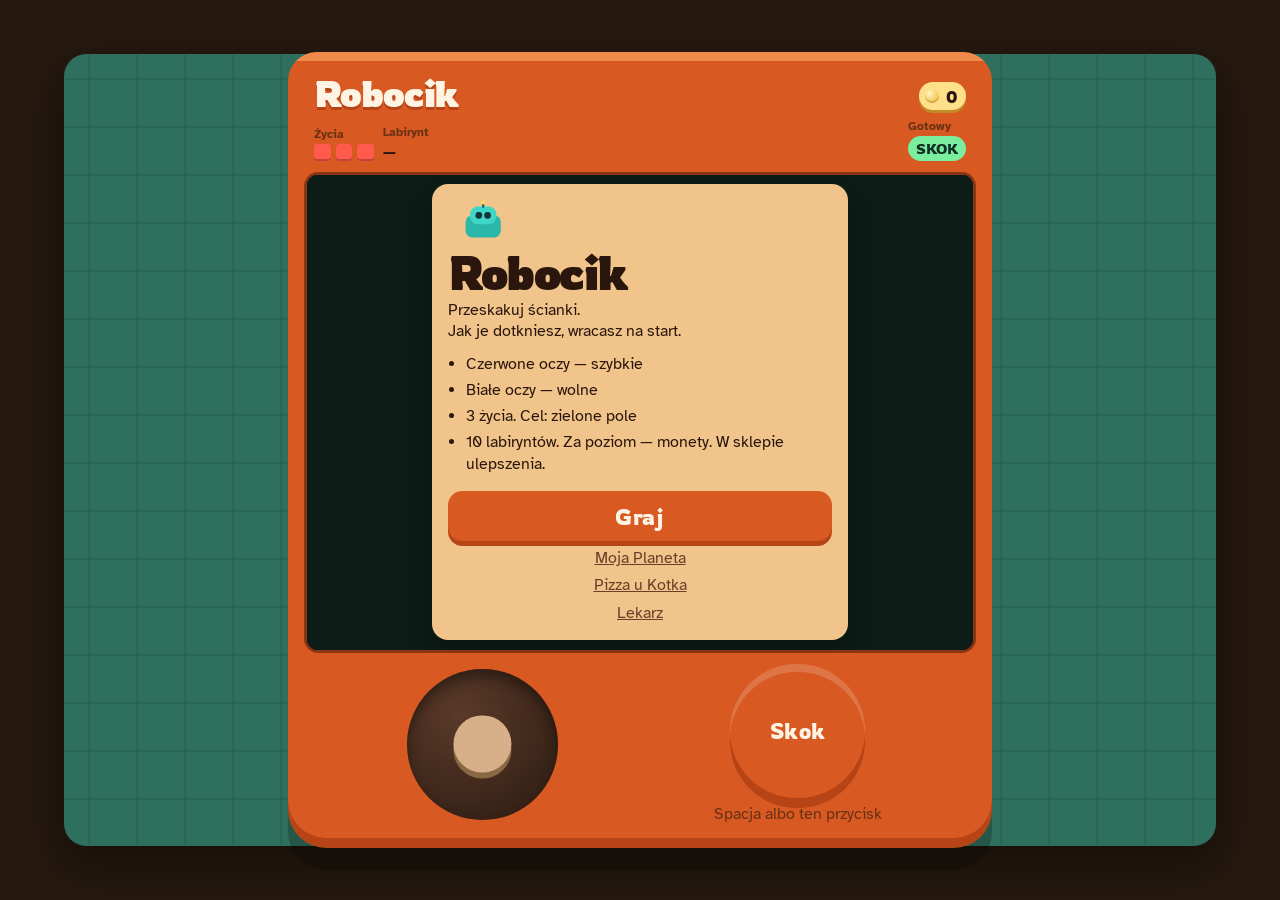
==== commit 4c0f07c9: "Put ten labyrinths back on the Robocik homepage. The maze is the site root again: 10 levels, shop af" ====
--- a/index.html
+++ b/index.html
@@ -6,55 +6,73 @@
       name="viewport"
       content="width=device-width, initial-scale=1, viewport-fit=cover"
     />
-    <title>Moja Planeta · p8</title>
+    <title>Robocik · r10</title>
     <meta
       name="description"
-      content="Jesteś człowieczkiem. W gabinecie leczysz, pacjenci płacą. Hotel, sklep i twoja planeta."
+      content="Jesteś robocikiem. 10 labiryntów. Przeskakuj ścianki, zbieraj monety i kupuj ulepszenia."
     />
-    <meta name="theme-color" content="#1a1840" />
+    <meta name="theme-color" content="#c65a24" />
     <link rel="icon" href="favicon.svg" type="image/svg+xml" />
     <link rel="preconnect" href="https://fonts.googleapis.com" />
     <link rel="preconnect" href="https://fonts.gstatic.com" crossorigin />
     <link
-      href="https://fonts.googleapis.com/css2?family=Grandstander:wght@600;800&family=Lexend:wght@400;700&display=swap"
+      href="https://fonts.googleapis.com/css2?family=Atkinson+Hyperlegible:wght@400;700&family=Rowdies:wght@400;700&display=swap"
       rel="stylesheet"
     />
-    <link rel="stylesheet" href="styles.css?v=p8" />
+    <link rel="stylesheet" href="styles.css?v=r10" />
   </head>
   <body>
-    <div class="space" id="space">
-      <main class="globe">
-        <header class="beam">
-          <div id="sign" class="sign">Moja Planeta</div>
-          <p id="nice" class="nice">Ładnie: 0</p>
+    <div class="desk">
+      <div class="mat" aria-hidden="true"></div>
+      <main class="toy">
+        <header class="faceplate">
+          <div class="title-row">
+            <h1>Robocik</h1>
+            <p id="coins" class="coin-chip" aria-live="polite">
+              <span class="coin-dot" aria-hidden="true"></span>
+              <span id="coin-count">0</span>
+            </p>
+          </div>
+          <div class="dials">
+            <div class="dial">
+              <span class="dial-name">Życia</span>
+              <div id="lives" class="lives" aria-live="polite"></div>
+            </div>
+            <div class="dial">
+              <span class="dial-name">Labirynt</span>
+              <p id="level-name">—</p>
+            </div>
+            <div class="dial">
+              <span class="dial-name">Gotowy</span>
+              <p id="jump-meter" class="jump-meter is-ready">SKOK</p>
+            </div>
+          </div>
         </header>
-        <section id="stage" class="stage" aria-live="polite"></section>
-        <p id="toast" class="toast" hidden></p>
-        <aside id="talk" class="talk" hidden>
-          <strong id="talk-name"></strong>
-          <span id="talk-line"></span>
-        </aside>
-        <aside id="shop" class="shop-sheet" hidden>
-          <strong>Sklep</strong>
-          <p id="shop-cash">Masz 12 zł</p>
-          <div id="shop-list" class="wares"></div>
-          <button type="button" class="go" data-act="leave-shop">Wychodzę</button>
-        </aside>
-        <section id="dock" class="dock" hidden></section>
-        <section id="deck" class="deck" hidden>
+
+        <section class="screen" aria-label="Labirynt">
+          <canvas id="arena" width="840" height="600"></canvas>
+          <p id="toast" class="toast" hidden></p>
+          <div id="overlay" class="overlay is-open"></div>
+        </section>
+
+        <section class="deck" aria-label="Sterowanie">
           <div
             id="stick"
             class="stick"
             role="application"
-            aria-label="Chodzenie. Na komputerze strzałki albo WASD."
+            aria-label="Chodzenie. Na komputerze użyj strzałek."
           >
             <span id="stick-knob" class="knob"></span>
           </div>
-          <button id="act-btn" type="button">Wejdź</button>
+          <div class="jump-wrap">
+            <button id="jump-btn" type="button">Skok</button>
+            <p>Spacja albo ten przycisk</p>
+          </div>
         </section>
       </main>
     </div>
-    <script src="data.js?v=p8"></script>
-    <script src="world.js?v=p8"></script>
+    <script src="maze.js?v=r10"></script>
+    <script src="shop.js?v=r10"></script>
+    <script src="main.js?v=r10"></script>
   </body>
 </html>
--- a/styles.css
+++ b/styles.css
@@ -1,15 +1,19 @@
 :root {
-  --space: #1a1840;
-  --space-deep: #0e0c28;
-  --moss: #4f8a4a;
-  --lichen: #8fbf6a;
-  --clay: #c45a3a;
-  --roof: #8a3324;
-  --path: #c4a574;
-  --star: #f4e7b0;
-  --ink: #1a1840;
-  --paper: #f7f1de;
-  --focus: #f4d35e;
+  --desk: #24180f;
+  --walnut: #3a2616;
+  --mat: #2f6f5e;
+  --mat-line: #275e50;
+  --shell: #d85a22;
+  --shell-deep: #b64416;
+  --shell-shine: #f08a4b;
+  --plate: #f0c48a;
+  --ink: #2a160c;
+  --paper: #fff4e4;
+  --screen: #0d1c16;
+  --ready: #7bed9f;
+  --life: #ff5a4c;
+  --life-off: #7a3a22;
+  --focus: #ffe08a;
 }
 
 * {
@@ -24,722 +28,371 @@
 
 body {
   min-height: 100dvh;
-  font-family: Lexend, "Avenir Next", sans-serif;
+  font-family: "Atkinson Hyperlegible", "Avenir Next", sans-serif;
   color: var(--ink);
-  background: var(--space);
+  background: var(--desk);
+  overflow: hidden;
 }
 
 ::selection {
-  background: var(--star);
+  background: #ffd166;
   color: var(--ink);
 }
 
-:focus-visible {
+.desk {
+  position: relative;
+  min-height: 100dvh;
+  display: grid;
+  place-items: center;
+  padding: max(0.7rem, env(safe-area-inset-top)) 0.7rem
+    max(0.7rem, env(safe-area-inset-bottom));
+}
+
+.mat {
+  position: absolute;
+  inset: 6vh 5vw;
+  border-radius: 1.4rem;
+  background:
+    linear-gradient(90deg, transparent 24px, var(--mat-line) 25px, transparent 26px)
+      0 0 / 48px 48px,
+    linear-gradient(transparent 24px, var(--mat-line) 25px, transparent 26px) 0 0 /
+      48px 48px,
+    var(--mat);
+  box-shadow: 0 18px 40px rgba(0, 0, 0, 0.35);
+}
+
+.toy:has(.overlay.is-open) .faceplate h1 {
+  font-size: clamp(1.5rem, 6vw, 2.4rem);
+}
+
+.toy {
+  position: relative;
+  width: min(44rem, 100%);
+  display: grid;
+  gap: 0.7rem;
+  padding: 0.85rem 0.85rem 1rem;
+  border-radius: 1.8rem 1.8rem 2.4rem 2.4rem;
+  user-select: none;
+  background:
+    linear-gradient(180deg, var(--shell-shine) 0 0.55rem, transparent 0.55rem),
+    var(--shell);
+  box-shadow:
+    inset 0 -10px 0 var(--shell-deep),
+    0 22px 0 rgba(0, 0, 0, 0.22);
+}
+
+.faceplate {
+  display: grid;
+  gap: 0.55rem;
+  padding: 0.35rem 0.45rem 0.15rem;
+}
+
+.title-row {
+  display: flex;
+  align-items: end;
+  justify-content: space-between;
+  gap: 0.7rem;
+}
+
+.coin-chip {
+  display: inline-flex;
+  align-items: center;
+  gap: 0.4rem;
+  margin: 0;
+  padding: 0.22rem 0.55rem 0.22rem 0.35rem;
+  border-radius: 999px;
+  background: #ffe08a;
+  color: var(--ink);
+  font-family: "Rowdies", "Trebuchet MS", sans-serif;
+  font-size: 1.05rem;
+  box-shadow: 0 3px 0 #c48a2a;
+}
+
+.coin-dot {
+  width: 0.9rem;
+  height: 0.9rem;
+  border-radius: 50%;
+  background: radial-gradient(circle at 30% 30%, #fff4c2, #f0b429);
+  box-shadow: inset 0 -2px 0 rgba(120, 70, 0, 0.25);
+}
+
+.faceplate h1 {
+  margin: 0;
+  font-family: "Rowdies", "Trebuchet MS", sans-serif;
+  font-size: clamp(2rem, 8vw, 3.4rem);
+  line-height: 0.9;
+  letter-spacing: -0.03em;
+  color: var(--paper);
+  text-shadow: 0 3px 0 var(--shell-deep);
+}
+
+.dials {
+  display: grid;
+  grid-template-columns: auto 1fr auto;
+  gap: 0.55rem;
+  align-items: end;
+}
+
+.dial-name {
+  display: block;
+  margin-bottom: 0.2rem;
+  font-size: 0.72rem;
+  font-weight: 700;
+  color: #6a3014;
+}
+
+.dial p {
+  margin: 0;
+  font-family: "Rowdies", "Trebuchet MS", sans-serif;
+  font-size: 0.95rem;
+  color: var(--ink);
+}
+
+.lives {
+  display: flex;
+  gap: 0.28rem;
+}
+
+.life {
+  width: 1.05rem;
+  height: 1.05rem;
+  border-radius: 0.22rem;
+  background: var(--life-off);
+  box-shadow: inset 0 -2px 0 rgba(0, 0, 0, 0.25);
+}
+
+.life.is-on {
+  background: var(--life);
+}
+
+.jump-meter {
+  min-width: 3.6rem;
+  padding: 0.18rem 0.45rem;
+  border-radius: 999px;
+  background: #7a3a22;
+  color: #f7d2b0;
+  text-align: center;
+}
+
+.jump-meter.is-ready {
+  background: var(--ready);
+  color: #103226;
+}
+
+.screen {
+  position: relative;
+  overflow: hidden;
+  border-radius: 0.7rem;
+  background: var(--screen);
+  box-shadow:
+    inset 0 0 0 4px #1a100c,
+    0 0 0 3px #8a3514;
+}
+
+#arena {
+  display: block;
+  width: 100%;
+  height: auto;
+  vertical-align: middle;
+  background: #10231c;
+}
+
+.toast {
+  position: absolute;
+  left: 50%;
+  bottom: 0.8rem;
+  margin: 0;
+  padding: 0.4rem 0.75rem;
+  transform: translateX(-50%);
+  border-radius: 999px;
+  background: #fff1cf;
+  color: var(--ink);
+  font-weight: 700;
+  box-shadow: 0 8px 16px rgba(0, 0, 0, 0.25);
+}
+
+.overlay {
+  position: absolute;
+  inset: 0;
+  display: grid;
+  align-content: center;
+  justify-items: center;
+  padding: 0.55rem;
+  overflow: auto;
+  background: rgba(13, 28, 22, 0.82);
+}
+
+.overlay[hidden] {
+  display: none;
+}
+
+.card {
+  width: min(26rem, 100%);
+  padding: 1rem 1rem 1.1rem;
+  border-radius: 1rem;
+  background: var(--plate);
+  box-shadow: 0 16px 24px rgba(0, 0, 0, 0.28);
+}
+
+.toy-face {
+  display: block;
+  width: 4.4rem;
+  height: auto;
+  margin-bottom: 0.35rem;
+}
+
+.card h2 {
+  margin: 0 0 0.35rem;
+  font-family: "Rowdies", "Trebuchet MS", sans-serif;
+  font-size: clamp(2rem, 9vw, 3rem);
+  line-height: 0.92;
+  letter-spacing: -0.03em;
+}
+
+.lead,
+.rules,
+.jump-wrap p {
+  margin: 0;
+  line-height: 1.35;
+}
+
+@media (max-width: 640px) {
+  .jump-wrap p {
+    display: none;
+  }
+}
+
+.rules {
+  margin: 0.7rem 0 1rem;
+  padding-left: 1.1rem;
+}
+
+.rules li + li {
+  margin-top: 0.28rem;
+}
+
+.shop-card {
+  width: min(28rem, 100%);
+  max-height: 100%;
+  display: flex;
+  flex-direction: column;
+  overflow: hidden;
+}
+
+.shop-card > .go {
+  flex: 0 0 auto;
+}
+
+.wares {
+  display: grid;
+  gap: 0.2rem;
+  margin: 0.45rem 0 0.7rem;
+  min-height: 0;
+  overflow: auto;
+  -webkit-overflow-scrolling: touch;
+}
+
+.ware {
+  display: grid;
+  grid-template-columns: 1fr auto;
+  gap: 0.7rem;
+  align-items: center;
+  padding: 0.32rem 0.1rem;
+  border-top: 1px solid #d7a56a;
+}
+
+.ware:first-child {
+  border-top: 0;
+}
+
+.ware p {
+  margin: 0.15rem 0 0;
+  line-height: 1.25;
+}
+
+.buy {
+  min-width: 4.4rem;
+  min-height: 2.8rem;
+  padding: 0.35rem 0.7rem;
+  border: 0;
+  border-radius: 0.75rem;
+  background: var(--shell);
+  color: var(--paper);
+  font-family: "Rowdies", "Trebuchet MS", sans-serif;
+  font-size: 1rem;
+  box-shadow: 0 4px 0 var(--shell-deep);
+}
+
+.buy:hover:not(:disabled) {
+  background: #e4662c;
+}
+
+.buy:disabled {
+  background: #b88968;
+  box-shadow: none;
+  color: #fff4e4;
+}
+
+.buy:focus-visible {
   outline: 3px solid var(--focus);
   outline-offset: 3px;
 }
 
-::-webkit-scrollbar {
-  height: 8px;
-  width: 8px;
-}
-
-::-webkit-scrollbar-thumb {
-  background: var(--clay);
-}
-
-.space {
-  min-height: 100dvh;
-  display: grid;
-  place-items: center;
-  padding: max(0.6rem, env(safe-area-inset-top)) 0.6rem
-    max(0.6rem, env(safe-area-inset-bottom));
-  background:
-    radial-gradient(circle at 12% 18%, var(--star) 0 0.12rem, transparent 0.16rem),
-    radial-gradient(circle at 80% 12%, var(--star) 0 0.1rem, transparent 0.14rem),
-    radial-gradient(circle at 70% 30%, #3a3470 0 5rem, transparent 5.2rem),
-    linear-gradient(var(--space-deep), var(--space));
-}
-
-.globe {
-  position: relative;
-  width: min(46rem, 100%);
-  display: grid;
-  gap: 0.55rem;
-}
-
-.beam {
-  display: grid;
-  grid-template-columns: minmax(0, 1fr) auto;
-  align-items: center;
-  gap: 0.5rem;
-}
-
-.sign,
-.nice,
-.sheet h1,
 .go,
-.guest b {
-  font-family: Grandstander, "Trebuchet MS", sans-serif;
-}
-
-.sign {
-  min-width: 0;
-  margin: 0;
-  padding: 0.3rem 0.65rem 0.15rem;
-  background: var(--paper);
-  color: var(--clay);
-  font-size: clamp(1.05rem, 4.6vw, 1.8rem);
-  line-height: 0.95;
-  box-shadow: 0 10px 18px rgba(14, 12, 40, 0.35);
-}
-
-.nice {
-  margin: 0;
-  padding: 0.25rem 0.65rem;
-  background: var(--star);
-  font-size: 1rem;
-}
-
-.stage {
-  min-height: 26rem;
-}
-
-.sheet {
-  padding: 0.85rem 0.85rem 1rem;
-  background: var(--paper);
-  border: 6px solid #2a2660;
-  box-shadow: 0 18px 24px rgba(14, 12, 40, 0.35);
-}
-
-.sheet h1 {
-  margin: 0 0 0.45rem;
-  font-size: clamp(1.55rem, 7vw, 2.3rem);
-  line-height: 0.95;
-}
-
-.lead,
-.side,
-.name-box {
-  margin: 0;
-  line-height: 1.4;
-}
-
-.name-box {
-  display: grid;
-  gap: 0.3rem;
-  margin: 0.7rem 0 0.4rem;
-  font-weight: 700;
-}
-
-.name-box input {
-  min-height: 2.8rem;
-  padding: 0.4rem 0.7rem;
-  border: 3px solid var(--ink);
-  background: #fff;
-  color: var(--ink);
+#jump-btn {
   font: inherit;
-  font-size: 1.15rem;
-}
-
-.mirror {
-  display: grid;
-  place-items: center;
-  margin: 0.7rem 0 0.8rem;
-  padding: 0.45rem;
-  background: #d7e8c8;
-}
-
-.picks {
-  display: grid;
-  gap: 0.5rem;
-}
-
-.pick-row,
-.swatches,
-.dock {
-  display: flex;
-  flex-wrap: wrap;
-  gap: 0.45rem;
-}
-
-.chip,
-.swatch,
-.go,
-.dish,
-#act-btn {
-  font: inherit;
+  font-family: "Rowdies", "Trebuchet MS", sans-serif;
+  letter-spacing: 0.02em;
+  color: var(--paper);
+  background: var(--shell);
   border: 0;
   cursor: pointer;
-}
-
-.chip,
-.go {
-  background: var(--clay);
-  color: var(--paper);
-}
-
-.chip {
-  min-height: 2.3rem;
-  padding: 0.25rem 0.7rem;
-  border-radius: 999px;
-}
-
-.chip.is-on,
-.swatch.is-on,
-.dish.is-on {
-  outline: 3px solid var(--ink);
-  outline-offset: 2px;
-  background: var(--ink);
-  color: var(--star);
-}
-
-.swatch {
-  width: 2.1rem;
-  height: 2.1rem;
-  border-radius: 999px;
 }
 
 .go {
   width: 100%;
   min-height: 3.1rem;
-  margin-top: 0.8rem;
   border-radius: 0.9rem;
-  font-size: 1.25rem;
-  box-shadow: 0 8px 16px rgba(138, 51, 36, 0.35);
-}
-
-.go:hover,
-.chip:hover {
-  background: var(--roof);
+  font-size: 1.35rem;
+  box-shadow: 0 5px 0 var(--shell-deep);
 }
 
 .side {
   display: block;
-  margin-top: 0.5rem;
+  margin-top: 0.45rem;
   text-align: center;
-  color: #3d6b4f;
-}
-
-.arena,
-.room {
-  height: 100%;
-}
-
-.room {
-  position: relative;
-  height: min(52vh, 23rem);
-  overflow: hidden;
-  border: 5px solid #2a2660;
-}
-
-.land {
-  position: relative;
-  width: 100%;
-  height: 100%;
-  transform-origin: 0 0;
-  will-change: transform;
-}
-
-.room.is-planet .land {
-  background:
-    radial-gradient(circle at 18% 22%, #9ccc72 0 4rem, transparent 4.2rem),
-    radial-gradient(circle at 72% 80%, #7fb85a 0 5rem, transparent 5.2rem),
-    repeating-linear-gradient(90deg, #5fa15a 0 28px, #6aad62 28px 56px),
-    var(--moss);
-}
-
-.path {
-  position: absolute;
-  left: 18%;
-  top: 46%;
-  width: 62%;
-  height: 7%;
-  background: var(--path);
-  box-shadow: 0 18px 0 rgba(107, 63, 42, 0.15);
-}
-
-.pond {
-  position: absolute;
-  left: 980px;
-  top: 760px;
-  width: 220px;
-  height: 130px;
-  background: #4c8fbf;
-  border-radius: 50%;
-  box-shadow: inset 0 10px 0 #7ec4d8;
-}
-
-.wild {
-  position: absolute;
-  transform: translate(-50%, -70%);
-  z-index: 1;
-  pointer-events: none;
-}
-
-.wild svg {
-  width: 3.2rem;
-  height: 3.2rem;
-}
-
-.room.is-planet {
-  background: #6aa8d8;
-}
-
-.room.is-home {
-  background:
-    linear-gradient(#8a3324 0 16%, #e8d2a8 16%);
-}
-
-.room.is-hotel {
-  background:
-    linear-gradient(#2d4a7c 0 16%, #d7e0ef 16%);
-}
-
-.room.is-visit {
-  background:
-    linear-gradient(#3d6b4f 0 16%, #d7e8c8 16%);
-}
-
-.room.is-clinic {
-  background:
-    linear-gradient(#c45a3a 0 16%, #f4f1ea 16%);
-}
-
-.furn.bench {
-  left: 28%;
-  top: 58%;
-  width: 28%;
-  height: 14%;
-  background: #7ec4d8;
-}
-
-.furn.cross {
-  left: 82%;
-  top: 22%;
-  width: 2.2rem;
-  height: 2.2rem;
-  background: #c45a3a;
-  clip-path: polygon(35% 0, 65% 0, 65% 35%, 100% 35%, 100% 65%, 65% 65%, 65% 100%, 35% 100%, 35% 65%, 0 65%, 0 35%, 35% 35%);
-}
-
-.rack {
-  position: absolute;
-  width: 18%;
-  height: 0.55rem;
-  background: #6b3f2a;
-  box-shadow: 0 5px 0 rgba(26, 24, 64, 0.12);
-  z-index: 1;
-}
-
-.rack.one {
-  left: 6%;
-  top: 62%;
-}
-
-.rack.two {
-  right: 6%;
-  left: auto;
-  top: 62%;
-}
-
-.rack.three {
-  left: 6%;
-  right: 6%;
-  width: auto;
-  top: 84%;
-}
-
-.shelf,
-.chair {
-  position: absolute;
-  transform: translate(-50%, -50%);
-}
-
-.shelf {
-  width: 3.2rem;
-  display: grid;
-  justify-items: center;
-  z-index: 2;
-  font-size: 0.62rem;
-  font-weight: 700;
-  text-align: center;
-}
-
-.shelf.is-near,
-.chair.is-near {
-  outline: 4px solid var(--clay);
+  color: #6b3f2a;
+}
+
+.go:hover,
+#jump-btn:hover {
+  background: #e4662c;
+}
+
+.go:focus-visible,
+#jump-btn:focus-visible,
+.stick:focus-visible {
+  outline: 3px solid var(--focus);
   outline-offset: 3px;
 }
 
-.shelf.is-empty {
-  opacity: 0.35;
-}
-
-.shelf em {
-  font-style: normal;
-  font-size: 0.7rem;
-}
-
-.shelf svg {
-  width: 1.8rem;
-  height: 1.8rem;
-}
-
-.chair {
-  width: 4.2rem;
-  height: 4.4rem;
-  display: grid;
-  justify-items: center;
-  align-content: end;
-  z-index: 2;
-  background: #6b3f2a;
-  box-shadow: inset 0 16px 0 #c45a3a;
-}
-
-.chair b,
-.shelf b {
-  position: absolute;
-  top: -1.15rem;
-  padding: 0.05rem 0.3rem;
-  background: var(--paper);
-  white-space: nowrap;
-}
-
-.say {
-  position: absolute;
-  top: -2.35rem;
-  padding: 0.12rem 0.35rem;
-  background: var(--ink);
-  color: var(--star);
-  font-size: 0.72rem;
-  font-weight: 700;
-  white-space: nowrap;
-}
-
-.held {
-  position: absolute;
-  right: -0.4rem;
-  top: 0.2rem;
-  width: 1.5rem;
-}
-
-.furn {
-  position: absolute;
-}
-
-.furn.desk {
-  left: 50%;
-  top: 34%;
-  width: 42%;
-  height: 12%;
-  background: #6b3f2a;
-  transform: translate(-50%, -50%);
-}
-
-.furn.desk span {
-  position: absolute;
-  left: 50%;
-  top: -1.1rem;
-  transform: translateX(-50%);
-  font-size: 0.75rem;
-  font-weight: 700;
-}
-
-.furn.bed {
-  width: 16%;
-  height: 22%;
-  background: #f7f1de;
-  box-shadow: inset 0 10px 0 #2d4a7c;
-}
-
-.furn.bed.one {
-  left: 22%;
-  top: 62%;
-}
-
-.furn.bed.two {
-  left: 72%;
-  top: 62%;
-}
-
-.furn.table {
-  left: 30%;
-  top: 48%;
-  width: 22%;
-  height: 16%;
-  background: #c45a3a;
-}
-
-.furn.window {
-  left: 70%;
-  top: 28%;
-  width: 16%;
-  height: 14%;
-  background: #7ec4d8;
-  box-shadow: 0 0 0 4px #f7f1de;
-}
-
-.who-lives {
-  position: absolute;
-  left: 50%;
-  top: 20%;
-  margin: 0;
-  transform: translateX(-50%);
-  font-family: Grandstander, "Trebuchet MS", sans-serif;
-  font-size: 1.05rem;
-}
-
-.house,
-.door,
-.plot,
-.you,
-.guest,
-.town {
-  position: absolute;
-  transform: translate(-50%, -50%);
-}
-
-.house,
-.door,
-.town {
-  display: grid;
-  justify-items: center;
-  z-index: 2;
-  font-size: 0.75rem;
-  font-weight: 700;
-}
-
-.house.is-near,
-.door.is-near,
-.plot.is-near,
-.town.is-near {
-  outline: 4px solid var(--clay);
-  outline-offset: 3px;
-}
-
-.shop-house span,
-.hotel span,
-.clinic-house span,
-.guest-home span {
-  padding: 0.05rem 0.35rem;
-  background: var(--paper);
-}
-
-.plot {
-  width: 3.4rem;
-  height: 3.4rem;
-  display: grid;
-  place-items: center;
-  z-index: 1;
-}
-
-.plot svg {
-  width: 2.4rem;
-  height: 2.4rem;
-}
-
-.hole {
-  width: 2rem;
-  height: 1.3rem;
-  background: #b08958;
-  border-radius: 50%;
-  box-shadow: inset 0 2px 0 rgba(42, 26, 18, 0.15);
-}
-
-.plot.is-full .hole {
-  display: none;
-}
-
-.you {
-  z-index: 4;
-  pointer-events: none;
-}
-
-.you::before {
-  content: "";
-  position: absolute;
-  left: 50%;
-  bottom: 0.1rem;
-  width: 2.4rem;
-  height: 0.7rem;
-  background: rgba(26, 24, 64, 0.28);
-  border-radius: 50%;
-  transform: translateX(-50%);
-}
-
-.guest {
-  z-index: 3;
-  display: grid;
-  justify-items: center;
-  font-size: 0.7rem;
-}
-
-.door {
-  padding: 0.35rem 0.6rem;
-  background: var(--ink);
-  color: var(--star);
-}
-
-.space.is-play {
-  align-items: stretch;
-  padding: max(0.4rem, env(safe-area-inset-top)) 0.45rem
-    max(0.35rem, env(safe-area-inset-bottom));
-}
-
-.space.is-play .globe {
-  width: 100%;
-  height: calc(100dvh - 0.8rem);
-  grid-template-rows: auto 1fr auto auto;
-}
-
-.space.is-play .stage {
-  min-height: 0;
-}
-
-.space.is-play .room {
-  height: 100%;
-}
-
-.dock {
-  flex-wrap: nowrap;
-  overflow-x: auto;
-  padding: 0.1rem 0;
-}
-
-.dock[hidden],
-.deck[hidden] {
-  display: none;
-}
-
-.dish {
-  flex: 0 0 4.6rem;
-  display: grid;
-  justify-items: center;
-  gap: 0.1rem;
-  min-height: 4.2rem;
-  padding: 0.25rem;
-  background: var(--paper);
-  color: var(--ink);
-  font-size: 0.72rem;
-}
-
-.dish svg {
-  width: 1.8rem;
-  height: 1.8rem;
-}
-
-.dish.is-empty {
-  opacity: 0.45;
-}
-
-.shop-sheet {
-  position: absolute;
-  left: 0.6rem;
-  right: 0.6rem;
-  top: 4.4rem;
-  bottom: 11.2rem;
-  z-index: 7;
-  display: grid;
-  grid-template-rows: auto auto 1fr auto;
-  gap: 0.35rem;
-  padding: 0.7rem 0.75rem 0.75rem;
-  overflow: hidden;
-  background: var(--paper);
-  border: 4px solid var(--ink);
-  box-shadow: 0 12px 20px rgba(14, 12, 40, 0.28);
-}
-
-.shop-sheet[hidden] {
-  display: none;
-}
-
-.shop-sheet strong {
-  font-family: Grandstander, "Trebuchet MS", sans-serif;
-  font-size: 1.35rem;
-}
-
-.shop-sheet p {
-  margin: 0;
-  font-weight: 700;
-}
-
-.shop-sheet .go {
-  margin-top: 0.2rem;
-}
-
-.ware-head {
-  margin: 0.35rem 0 0;
-  font-weight: 700;
-  color: #3d6b4f;
-}
-
-.wares {
-  display: grid;
-  gap: 0.4rem;
-  overflow: auto;
-}
-
-.ware {
-  display: grid;
-  grid-template-columns: 2rem 1fr auto;
-  grid-template-rows: auto auto;
+.deck {
+  display: grid;
+  grid-template-columns: 1fr 1fr;
+  gap: 0.8rem;
   align-items: center;
-  column-gap: 0.45rem;
-  min-height: 3.1rem;
-  padding: 0.35rem 0.5rem;
-  border: 0;
-  background: #d7e8c8;
-  color: var(--ink);
-  font: inherit;
-  text-align: left;
-  cursor: pointer;
-}
-
-.ware svg {
-  grid-row: 1 / span 2;
-  width: 1.8rem;
-  height: 1.8rem;
-}
-
-.ware span {
-  font-weight: 700;
-}
-
-.ware b {
-  grid-column: 3;
-  grid-row: 1;
-  font-family: Grandstander, "Trebuchet MS", sans-serif;
-}
-
-.ware em {
-  grid-column: 2 / span 2;
-  grid-row: 2;
-  font-style: normal;
-  font-size: 0.78rem;
-  color: #3d6b4f;
-}
-
-.ware.is-poor {
-  background: #e8d2a8;
-}
-
-.deck {
-  display: grid;
-  grid-template-columns: 1fr 1fr;
-  gap: 0.7rem;
-  align-items: center;
+  padding: 0.15rem 0.35rem 0.2rem;
 }
 
 .stick {
   position: relative;
-  width: min(8.4rem, 36vw);
-  height: min(8.4rem, 36vw);
+  width: min(9.4rem, 38vw);
+  height: min(9.4rem, 38vw);
   margin: 0 auto;
   border-radius: 50%;
-  background: #2a2660;
+  background: radial-gradient(circle at 35% 30%, #5a3a28, #2b1a12);
   touch-action: none;
-  box-shadow: 0 10px 16px rgba(14, 12, 40, 0.35);
+  box-shadow: inset 0 8px 12px rgba(0, 0, 0, 0.35);
 }
 
 .knob {
@@ -749,82 +402,111 @@
   width: 38%;
   height: 38%;
   border-radius: 50%;
-  background: var(--path);
+  background: #d7b08a;
   transform: translate(-50%, -50%);
-  box-shadow: 0 6px 10px rgba(14, 12, 40, 0.28);
+  box-shadow: 0 6px 0 #8a6844;
   pointer-events: none;
 }
 
-#act-btn {
-  width: min(8rem, 34vw);
-  height: min(8rem, 34vw);
-  margin: 0 auto;
+.jump-wrap {
+  display: grid;
+  justify-items: center;
+  gap: 0.35rem;
+  color: #6a3014;
+  text-align: center;
+}
+
+#jump-btn {
+  width: min(8.4rem, 36vw);
+  height: min(8.4rem, 36vw);
   border-radius: 50%;
-  background: var(--clay);
-  color: var(--paper);
-  font-family: Grandstander, "Trebuchet MS", sans-serif;
-  font-size: 1rem;
+  font-size: 1.4rem;
   touch-action: none;
-  box-shadow: 0 10px 16px rgba(138, 51, 36, 0.35);
-}
-
-#act-btn:active {
-  transform: translateY(4px);
-}
-
-.toast {
-  position: absolute;
-  left: 50%;
-  top: 4.6rem;
-  z-index: 5;
-  margin: 0;
-  padding: 0.45rem 0.8rem;
-  transform: translateX(-50%);
-  background: var(--ink);
-  color: var(--star);
-  font-weight: 700;
-}
-
-.talk {
-  position: absolute;
-  left: 0.6rem;
-  right: 0.6rem;
-  bottom: 11.5rem;
-  z-index: 6;
-  display: grid;
-  gap: 0.2rem;
-  padding: 0.7rem 0.85rem 0.8rem;
-  background: var(--paper);
-  border: 4px solid var(--ink);
-  box-shadow: 0 12px 20px rgba(14, 12, 40, 0.28);
-}
-
-.talk[hidden] {
-  display: none;
-}
-
-.talk strong {
-  font-family: Grandstander, "Trebuchet MS", sans-serif;
-  font-size: 1.15rem;
-}
-
-.go:focus-visible,
-.chip:focus-visible,
-.swatch:focus-visible,
-.dish:focus-visible,
-#act-btn:focus-visible,
-.stick:focus-visible,
-.name-box input:focus-visible {
-  outline: 3px solid var(--focus);
-  outline-offset: 3px;
+  box-shadow:
+    0 10px 0 var(--shell-deep),
+    inset 0 8px 0 rgba(255, 255, 255, 0.16);
+}
+
+#jump-btn:active {
+  transform: translateY(6px);
+  box-shadow:
+    0 4px 0 var(--shell-deep),
+    inset 0 8px 0 rgba(255, 255, 255, 0.16);
+}
+
+@media (min-width: 820px) {
+  .toy {
+    padding: 1.1rem 1.2rem 1.2rem;
+  }
+
+  .deck {
+    padding-inline: 1.5rem;
+  }
 }
 
 @media (max-width: 640px) {
-  .stage {
-    min-height: 0;
-  }
-
-  .sheet {
-    padding: 0.7rem 0.65rem 0.8rem;
-  }
-}
+  .title-row h1 {
+    font-size: 1.7rem;
+  }
+
+  .dials {
+    grid-template-columns: auto 1fr;
+  }
+
+  .dial:last-child {
+    display: none;
+  }
+
+  .card h2 {
+    font-size: 1.85rem;
+  }
+
+  .toy-face {
+    width: 3.4rem;
+  }
+
+  .ware p {
+    display: none;
+  }
+
+  .ware {
+    padding: 0.18rem 0.05rem;
+  }
+
+  .buy {
+    min-width: 3.6rem;
+    min-height: 2.35rem;
+  }
+
+  .wares {
+    padding-right: 0.15rem;
+  }
+}
+
+@media (max-height: 760px) {
+  .faceplate h1 {
+    font-size: 1.8rem;
+  }
+
+  .stick,
+  #jump-btn {
+    width: min(7.2rem, 32vw);
+    height: min(7.2rem, 32vw);
+  }
+
+  .card {
+    padding: 0.75rem 0.8rem 0.85rem;
+  }
+
+  .rules {
+    margin: 0.45rem 0 0.75rem;
+  }
+}
+
+@media (prefers-reduced-motion: reduce) {
+  .go,
+  #jump-btn,
+  .knob {
+    transition: none;
+  }
+}
